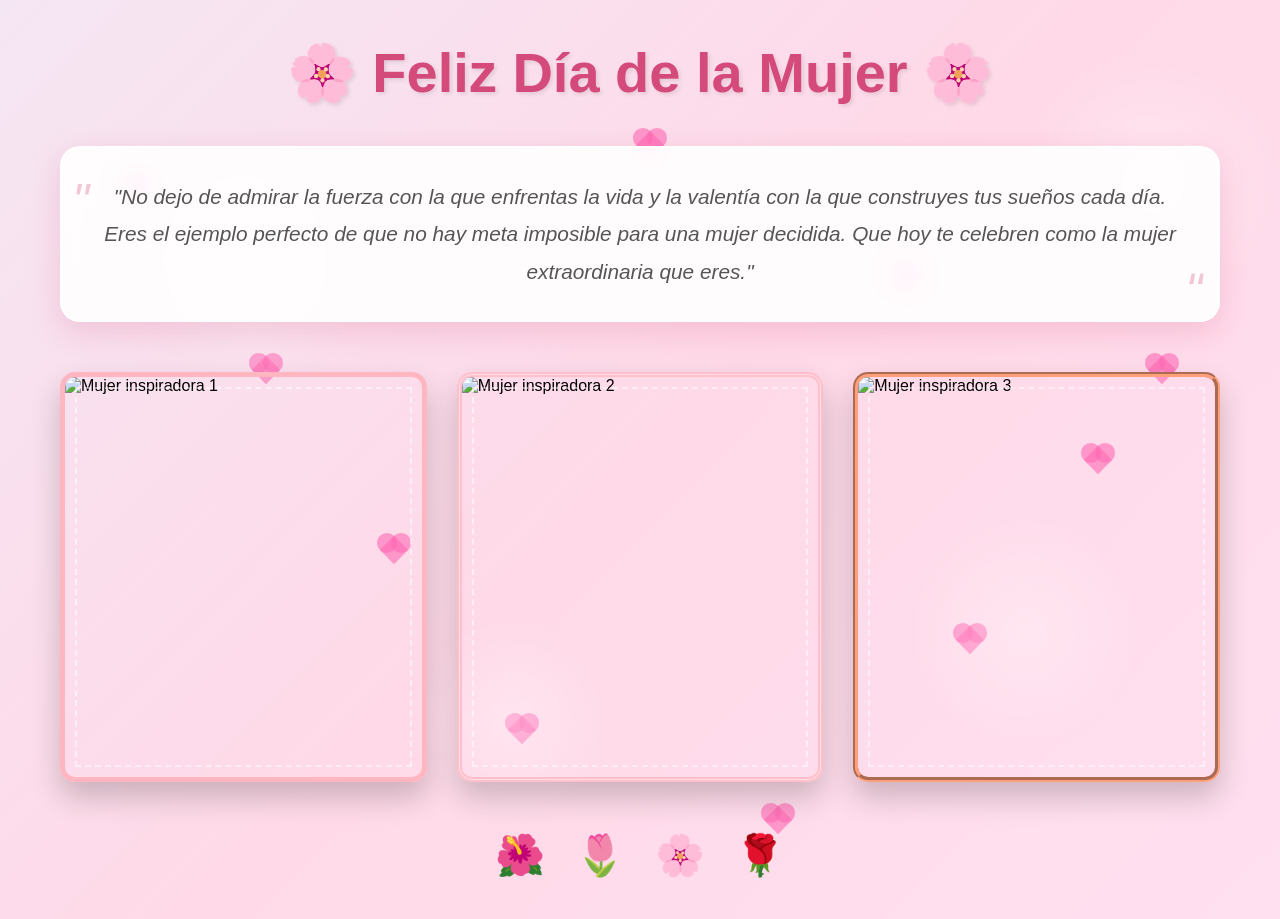
==== index.html @ 3f0f0770 "Update and rename Untitled-1.html to index.html" ====
<!DOCTYPE html>
<html lang="es">
<head>
    <meta charset="UTF-8">
    <meta name="viewport" content="width=device-width, initial-scale=1.0">
    <title>Feliz Día de la Mujer</title>
    <link rel="stylesheet" href="styles.css">
</head>
<body>
    <div class="hearts-background">
        <div class="heart"></div>
        <div class="heart"></div>
        <div class="heart"></div>
        <div class="heart"></div>
        <div class="heart"></div>
        <div class="heart"></div>
        <div class="heart"></div>
        <div class="heart"></div>
        <div class="heart"></div>
        <div class="heart"></div>
    </div>

    <div class="container">
        <h1 class="title">🌸 Feliz Día de la Mujer 🌸</h1>
        
        <div class="message-card">
            <p class="message">"No dejo de admirar la fuerza con la que enfrentas la vida y la valentía con la que construyes tus sueños cada día. Eres el ejemplo perfecto de que no hay meta imposible para una mujer decidida. Que hoy te celebren como la mujer extraordinaria que eres."</p>
        </div>

        <div class="gallery">
            <div class="image-frame frame-1">
                <img src="D:\JORGE\JORGE PERSONAL\PROGRAMACION\ANYELA\Img\anyela.png" alt="Mujer inspiradora 1">
                <div class="frame-decoration"></div>
            </div>
            
            <div class="image-frame frame-2">
                <img src="D:\JORGE\JORGE PERSONAL\PROGRAMACION\ANYELA\Img\anyela2.png" alt="Mujer inspiradora 2">
                <div class="frame-decoration"></div>
            </div>
            
            <div class="image-frame frame-3">
                <img src="D:\JORGE\JORGE PERSONAL\PROGRAMACION\ANYELA\Img\anyela4.png" alt="Mujer inspiradora 3">
                <div class="frame-decoration"></div>
            </div>
        </div>

        <div class="decorative-elements">
            <div class="flower">🌺</div>
            <div class="flower">🌷</div>
            <div class="flower">🌸</div>
            <div class="flower">🌹</div>
        </div>
    </div>

    <div class="sparkles"></div>
</body>
</html>
---- styles.css ----
* {
    margin: 0;
    padding: 0;
    box-sizing: border-box;
}

body {
    min-height: 100vh;
    background: linear-gradient(135deg, #f5e6f3 0%, #ffd9e8 50%, #ffe0f0 100%);
    font-family: 'Arial', sans-serif;
    position: relative;
    overflow-x: hidden;
    animation: gradientShift 10s ease infinite;
}

@keyframes gradientShift {
    0% { background-position: 0% 50%; }
    50% { background-position: 100% 50%; }
    100% { background-position: 0% 50%; }
}

/* Corazones flotantes */
.hearts-background {
    position: fixed;
    top: 0;
    left: 0;
    width: 100%;
    height: 100%;
    pointer-events: none;
    z-index: 1;
}

.heart {
    position: absolute;
    width: 20px;
    height: 20px;
    background: rgba(255, 105, 180, 0.6);
    transform: rotate(45deg);
    animation: float 6s infinite;
}

.heart::before,
.heart::after {
    content: '';
    position: absolute;
    width: 20px;
    height: 20px;
    border-radius: 50%;
    background: rgba(255, 105, 180, 0.6);
}

.heart::before {
    left: -10px;
    top: 0;
}

.heart::after {
    top: -10px;
    left: 0;
}

@keyframes float {
    0% {
        transform: rotate(45deg) translateY(0) translateX(0);
        opacity: 0;
    }
    25% {
        opacity: 0.8;
    }
    50% {
        opacity: 1;
    }
    75% {
        opacity: 0.6;
    }
    100% {
        transform: rotate(45deg) translateY(-100px) translateX(50px);
        opacity: 0;
    }
}

/* Posiciones de corazones */
.heart:nth-child(1) { left: 10%; top: 20%; animation-delay: 0s; }
.heart:nth-child(2) { left: 20%; top: 40%; animation-delay: 1s; }
.heart:nth-child(3) { left: 30%; top: 60%; animation-delay: 2s; }
.heart:nth-child(4) { left: 50%; top: 15%; animation-delay: 3s; }
.heart:nth-child(5) { left: 70%; top: 30%; animation-delay: 4s; }
.heart:nth-child(6) { left: 85%; top: 50%; animation-delay: 0.5s; }
.heart:nth-child(7) { left: 40%; top: 80%; animation-delay: 1.5s; }
.heart:nth-child(8) { left: 60%; top: 90%; animation-delay: 2.5s; }
.heart:nth-child(9) { left: 75%; top: 70%; animation-delay: 3.5s; }
.heart:nth-child(10) { left: 90%; top: 40%; animation-delay: 4.5s; }

.container {
    position: relative;
    z-index: 10;
    max-width: 1200px;
    margin: 0 auto;
    padding: 40px 20px;
}

.title {
    text-align: center;
    color: #d44a7a;
    font-size: 3.5rem;
    margin-bottom: 30px;
    text-shadow: 2px 2px 4px rgba(0, 0, 0, 0.1);
    animation: fadeInDown 1s ease, pulse 2s infinite;
}

@keyframes fadeInDown {
    from {
        opacity: 0;
        transform: translateY(-30px);
    }
    to {
        opacity: 1;
        transform: translateY(0);
    }
}

@keyframes pulse {
    0% { transform: scale(1); }
    50% { transform: scale(1.05); }
    100% { transform: scale(1); }
}

.message-card {
    background: rgba(255, 255, 255, 0.9);
    backdrop-filter: blur(10px);
    border-radius: 20px;
    padding: 30px;
    margin: 40px 0;
    box-shadow: 0 10px 30px rgba(212, 74, 122, 0.2);
    border: 2px solid rgba(255, 255, 255, 0.8);
    transform: translateY(20px);
    animation: slideUp 1s ease forwards;
    animation-delay: 0.3s;
    opacity: 0;
}

@keyframes slideUp {
    to {
        transform: translateY(0);
        opacity: 1;
    }
}

.message {
    font-size: 1.3rem;
    line-height: 1.8;
    color: #555;
    text-align: center;
    font-style: italic;
    position: relative;
}

.message::before,
.message::after {
    content: '"';
    font-size: 3rem;
    color: #d44a7a;
    opacity: 0.3;
    position: absolute;
}

.message::before {
    left: -20px;
    top: -20px;
}

.message::after {
    right: -20px;
    bottom: -20px;
    transform: rotate(180deg);
}

.gallery {
    display: grid;
    grid-template-columns: repeat(auto-fit, minmax(300px, 1fr));
    gap: 30px;
    margin: 50px 0;
}

.image-frame {
    position: relative;
    border-radius: 15px;
    overflow: hidden;
    box-shadow: 0 15px 30px rgba(0, 0, 0, 0.2);
    transition: transform 0.3s ease, box-shadow 0.3s ease;
    animation: fadeIn 1s ease forwards;
    opacity: 0;
}

.image-frame:nth-child(1) { animation-delay: 0.6s; }
.image-frame:nth-child(2) { animation-delay: 0.9s; }
.image-frame:nth-child(3) { animation-delay: 1.2s; }

@keyframes fadeIn {
    to { opacity: 1; }
}

.image-frame:hover {
    transform: translateY(-10px) scale(1.02);
    box-shadow: 0 25px 40px rgba(212, 74, 122, 0.3);
}

.image-frame img {
    width: 100%;
    height: 400px;
    object-fit: cover;
    display: block;
    transition: transform 0.5s ease;
}

.image-frame:hover img {
    transform: scale(1.1);
}

.frame-1 {
    border: 5px solid #ffb6c1;
}

.frame-2 {
    border: 5px solid #ffc0cb;
    border-style: double;
}

.frame-3 {
    border: 5px solid #ffa07a;
    border-style: groove;
}

.frame-decoration {
    position: absolute;
    top: 10px;
    left: 10px;
    right: 10px;
    bottom: 10px;
    border: 2px dashed rgba(255, 255, 255, 0.5);
    pointer-events: none;
    transition: all 0.3s ease;
}

.image-frame:hover .frame-decoration {
    border-color: rgba(212, 74, 122, 0.5);
    transform: scale(0.95);
}

.decorative-elements {
    display: flex;
    justify-content: center;
    gap: 30px;
    margin-top: 40px;
    flex-wrap: wrap;
}

.flower {
    font-size: 2.5rem;
    animation: bounce 2s infinite;
    cursor: default;
}

.flower:nth-child(1) { animation-delay: 0s; }
.flower:nth-child(2) { animation-delay: 0.3s; }
.flower:nth-child(3) { animation-delay: 0.6s; }
.flower:nth-child(4) { animation-delay: 0.9s; }

@keyframes bounce {
    0%, 100% { transform: translateY(0); }
    50% { transform: translateY(-20px); }
}

.sparkles {
    position: fixed;
    top: 0;
    left: 0;
    width: 100%;
    height: 100%;
    pointer-events: none;
    z-index: 5;
    background: radial-gradient(circle at 20% 30%, rgba(255,255,255,0.3) 0%, transparent 10%),
                radial-gradient(circle at 80% 70%, rgba(255,255,255,0.3) 0%, transparent 10%),
                radial-gradient(circle at 40% 80%, rgba(255,255,255,0.3) 0%, transparent 10%),
                radial-gradient(circle at 90% 20%, rgba(255,255,255,0.3) 0%, transparent 10%);
    animation: sparkle 4s infinite;
}

@keyframes sparkle {
    0%, 100% { opacity: 0.3; }
    50% { opacity: 0.7; }
}

/* Responsive */
@media (max-width: 768px) {
    .title {
        font-size: 2.5rem;
    }
    
    .message {
        font-size: 1.1rem;
    }
    
    .gallery {
        grid-template-columns: 1fr;
    }
    
    .image-frame img {
        height: 300px;
    }
}

@media (max-width: 480px) {
    .title {
        font-size: 2rem;
    }
    
    .message {
        font-size: 1rem;
        padding: 10px;
    }
    
    .decorative-elements {
        gap: 15px;
    }
    
    .flower {
        font-size: 2rem;
    }
}
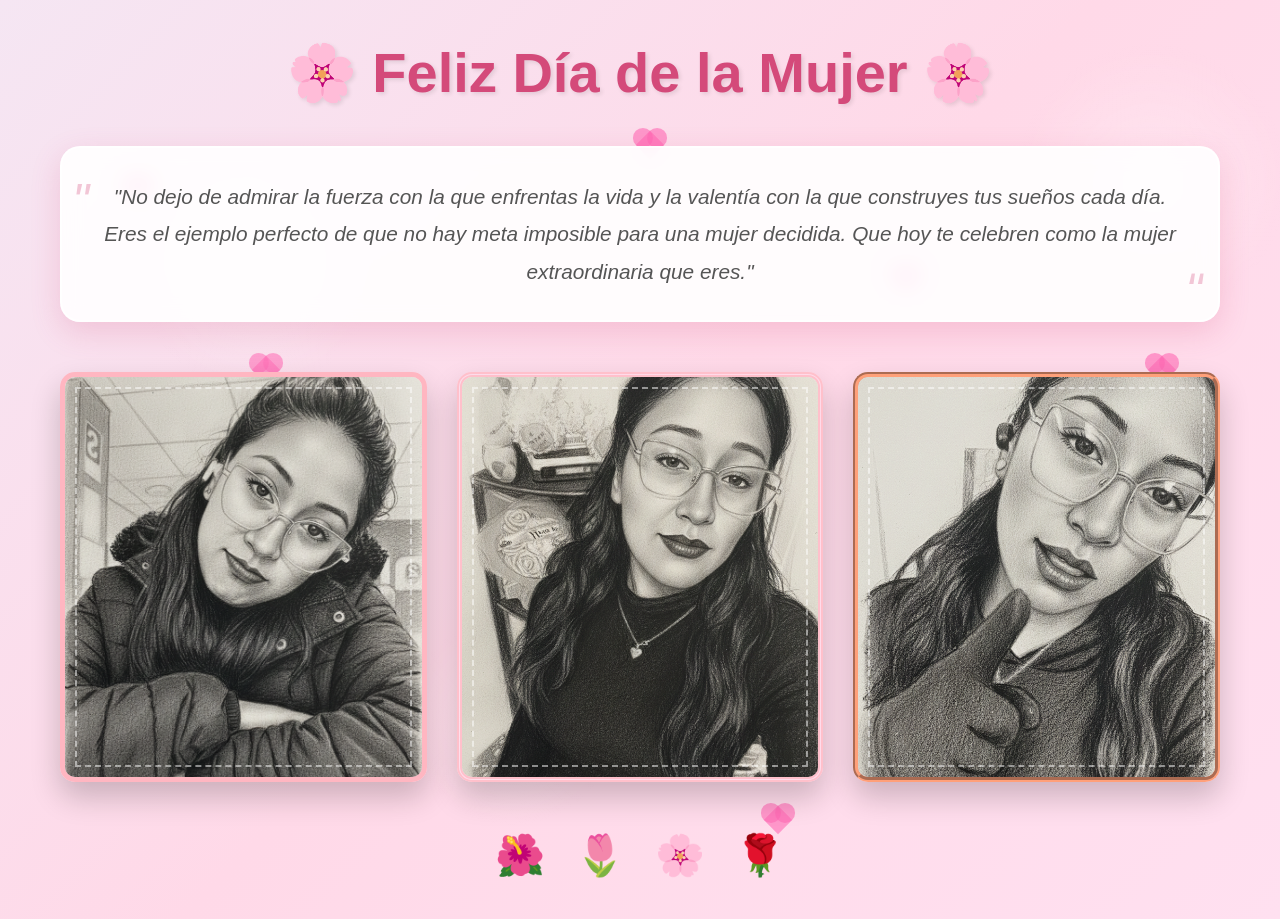
==== commit f96163e6: "Update index.html" ====
--- a/index.html
+++ b/index.html
@@ -29,17 +29,17 @@
 
         <div class="gallery">
             <div class="image-frame frame-1">
-                <img src="D:\JORGE\JORGE PERSONAL\PROGRAMACION\ANYELA\Img\anyela.png" alt="Mujer inspiradora 1">
+                <img src="anyela.png" alt="Mujer inspiradora 1">
                 <div class="frame-decoration"></div>
             </div>
             
             <div class="image-frame frame-2">
-                <img src="D:\JORGE\JORGE PERSONAL\PROGRAMACION\ANYELA\Img\anyela2.png" alt="Mujer inspiradora 2">
+                <img src="anyela2.png" alt="Mujer inspiradora 2">
                 <div class="frame-decoration"></div>
             </div>
             
             <div class="image-frame frame-3">
-                <img src="D:\JORGE\JORGE PERSONAL\PROGRAMACION\ANYELA\Img\anyela4.png" alt="Mujer inspiradora 3">
+                <img src="anyela4.png" alt="Mujer inspiradora 3">
                 <div class="frame-decoration"></div>
             </div>
         </div>
@@ -55,3 +55,4 @@
     <div class="sparkles"></div>
 </body>
 </html>
+
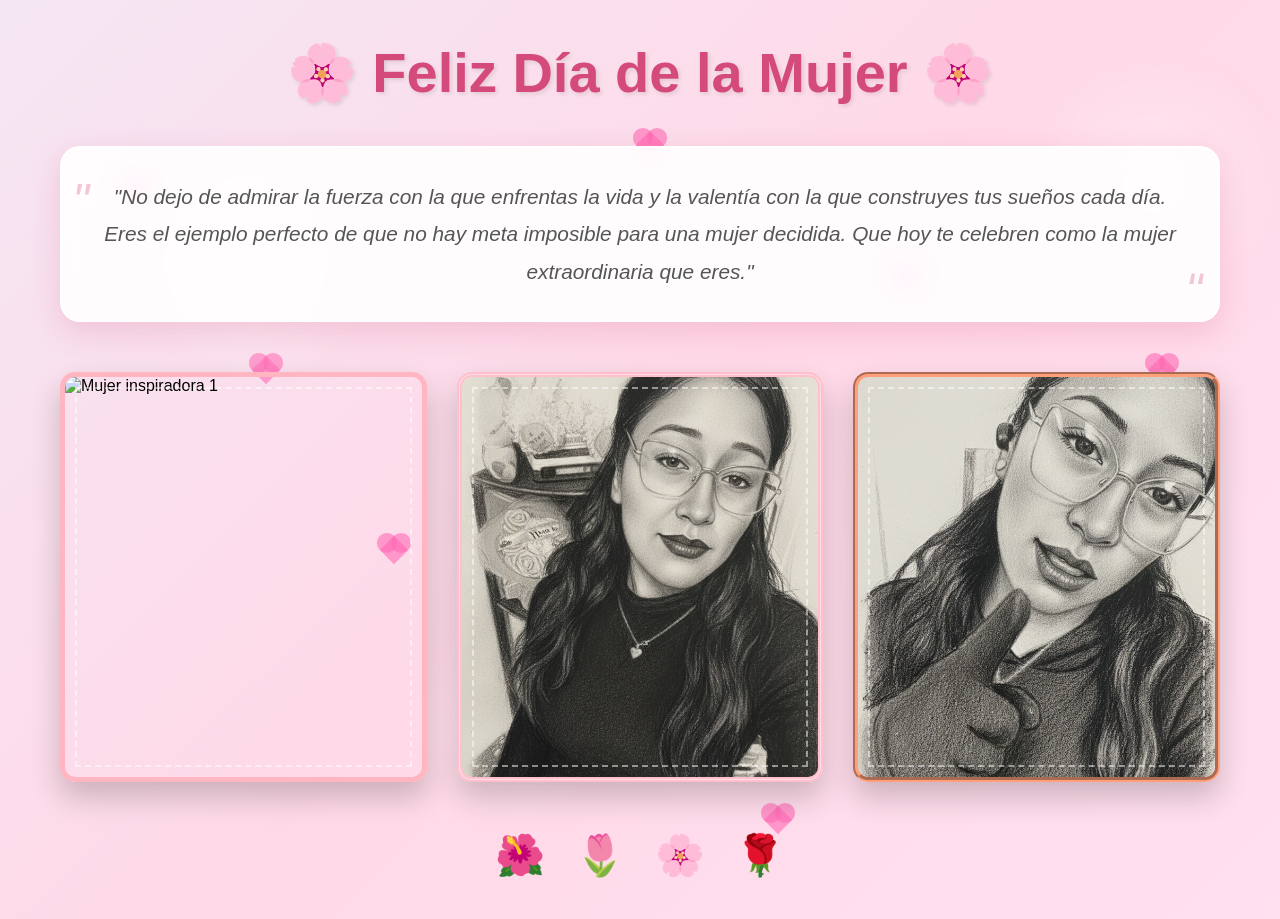
==== commit cde94376: "Update index.html" ====
--- a/index.html
+++ b/index.html
@@ -29,7 +29,7 @@
 
         <div class="gallery">
             <div class="image-frame frame-1">
-                <img src="anyela.png" alt="Mujer inspiradora 1">
+                <img src="https://github.com/vicentestreetdarkcorporation-maker/anyela/blob/f96163e668ff2b4b6e5c99e4574b717cf2089cdc/anyela.png" alt="Mujer inspiradora 1">
                 <div class="frame-decoration"></div>
             </div>
             
@@ -56,3 +56,4 @@
 </body>
 </html>
 
+
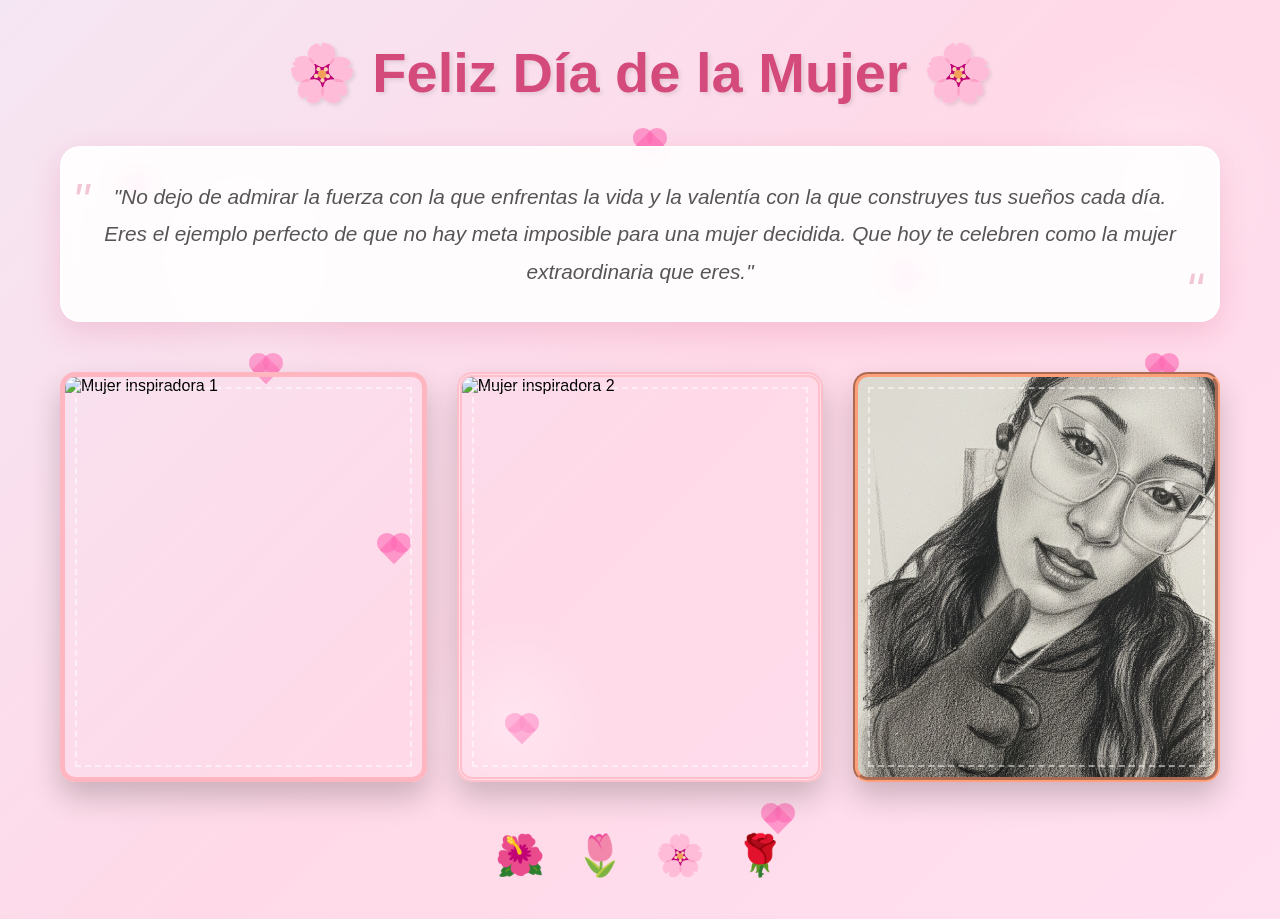
==== commit 7a1e0b5f: "Update index.html" ====
--- a/index.html
+++ b/index.html
@@ -34,7 +34,7 @@
             </div>
             
             <div class="image-frame frame-2">
-                <img src="anyela2.png" alt="Mujer inspiradora 2">
+                <img src="https://github.com/vicentestreetdarkcorporation-maker/anyela/blob/cde943767775a3da5bbac653af1b0f723429e576/anyela2.png" alt="Mujer inspiradora 2">
                 <div class="frame-decoration"></div>
             </div>
             
@@ -57,3 +57,4 @@
 </html>
 
 
+
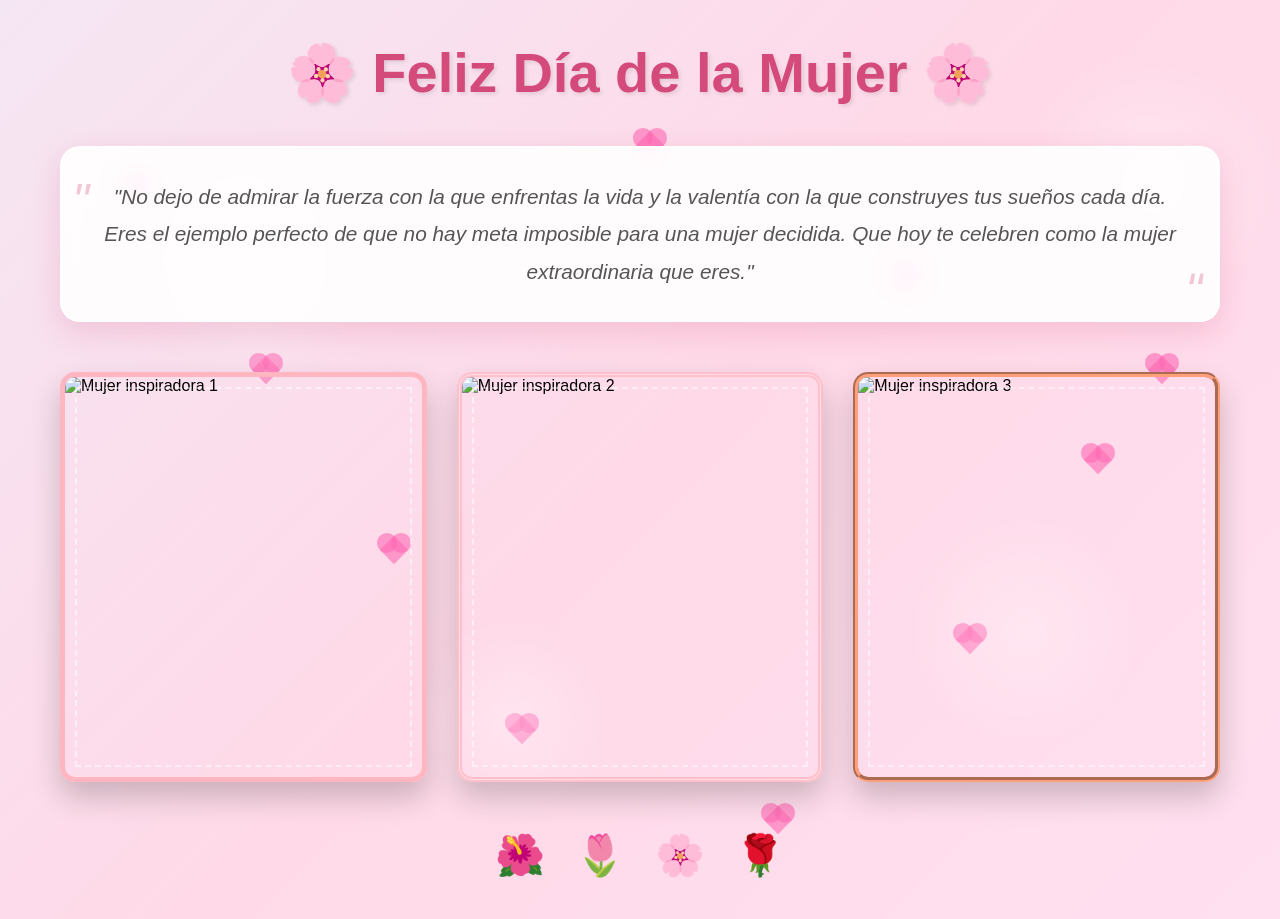
==== commit d07dc216: "Update index.html" ====
--- a/index.html
+++ b/index.html
@@ -39,7 +39,7 @@
             </div>
             
             <div class="image-frame frame-3">
-                <img src="anyela4.png" alt="Mujer inspiradora 3">
+                <img src="https://github.com/vicentestreetdarkcorporation-maker/anyela/blob/7a1e0b5f036da94160196a32b5abf6d3d0edfeb6/anyela4.png" alt="Mujer inspiradora 3">
                 <div class="frame-decoration"></div>
             </div>
         </div>
@@ -58,3 +58,4 @@
 
 
 
+
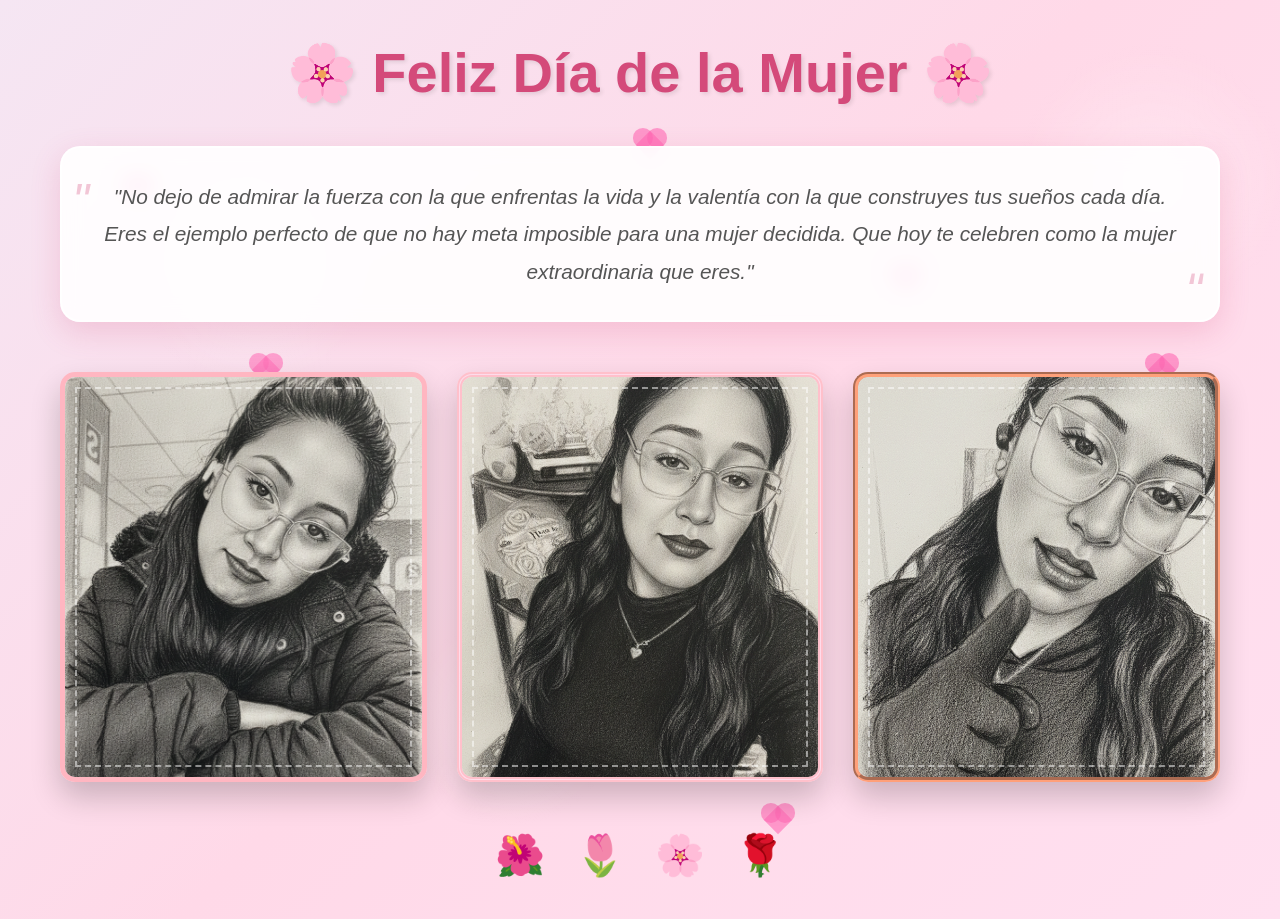
==== commit 76823bad: "Update index.html" ====
--- a/index.html
+++ b/index.html
@@ -29,17 +29,17 @@
 
         <div class="gallery">
             <div class="image-frame frame-1">
-                <img src="https://github.com/vicentestreetdarkcorporation-maker/anyela/blob/f96163e668ff2b4b6e5c99e4574b717cf2089cdc/anyela.png" alt="Mujer inspiradora 1">
+                <img src="anyela.png" alt="Mujer inspiradora 1">
                 <div class="frame-decoration"></div>
             </div>
             
             <div class="image-frame frame-2">
-                <img src="https://github.com/vicentestreetdarkcorporation-maker/anyela/blob/cde943767775a3da5bbac653af1b0f723429e576/anyela2.png" alt="Mujer inspiradora 2">
+                <img src="anyela2.png" alt="Mujer inspiradora 2">
                 <div class="frame-decoration"></div>
             </div>
             
             <div class="image-frame frame-3">
-                <img src="https://github.com/vicentestreetdarkcorporation-maker/anyela/blob/7a1e0b5f036da94160196a32b5abf6d3d0edfeb6/anyela4.png" alt="Mujer inspiradora 3">
+                <img src="anyela4.png" alt="Mujer inspiradora 3">
                 <div class="frame-decoration"></div>
             </div>
         </div>
@@ -59,3 +59,4 @@
 
 
 
+
